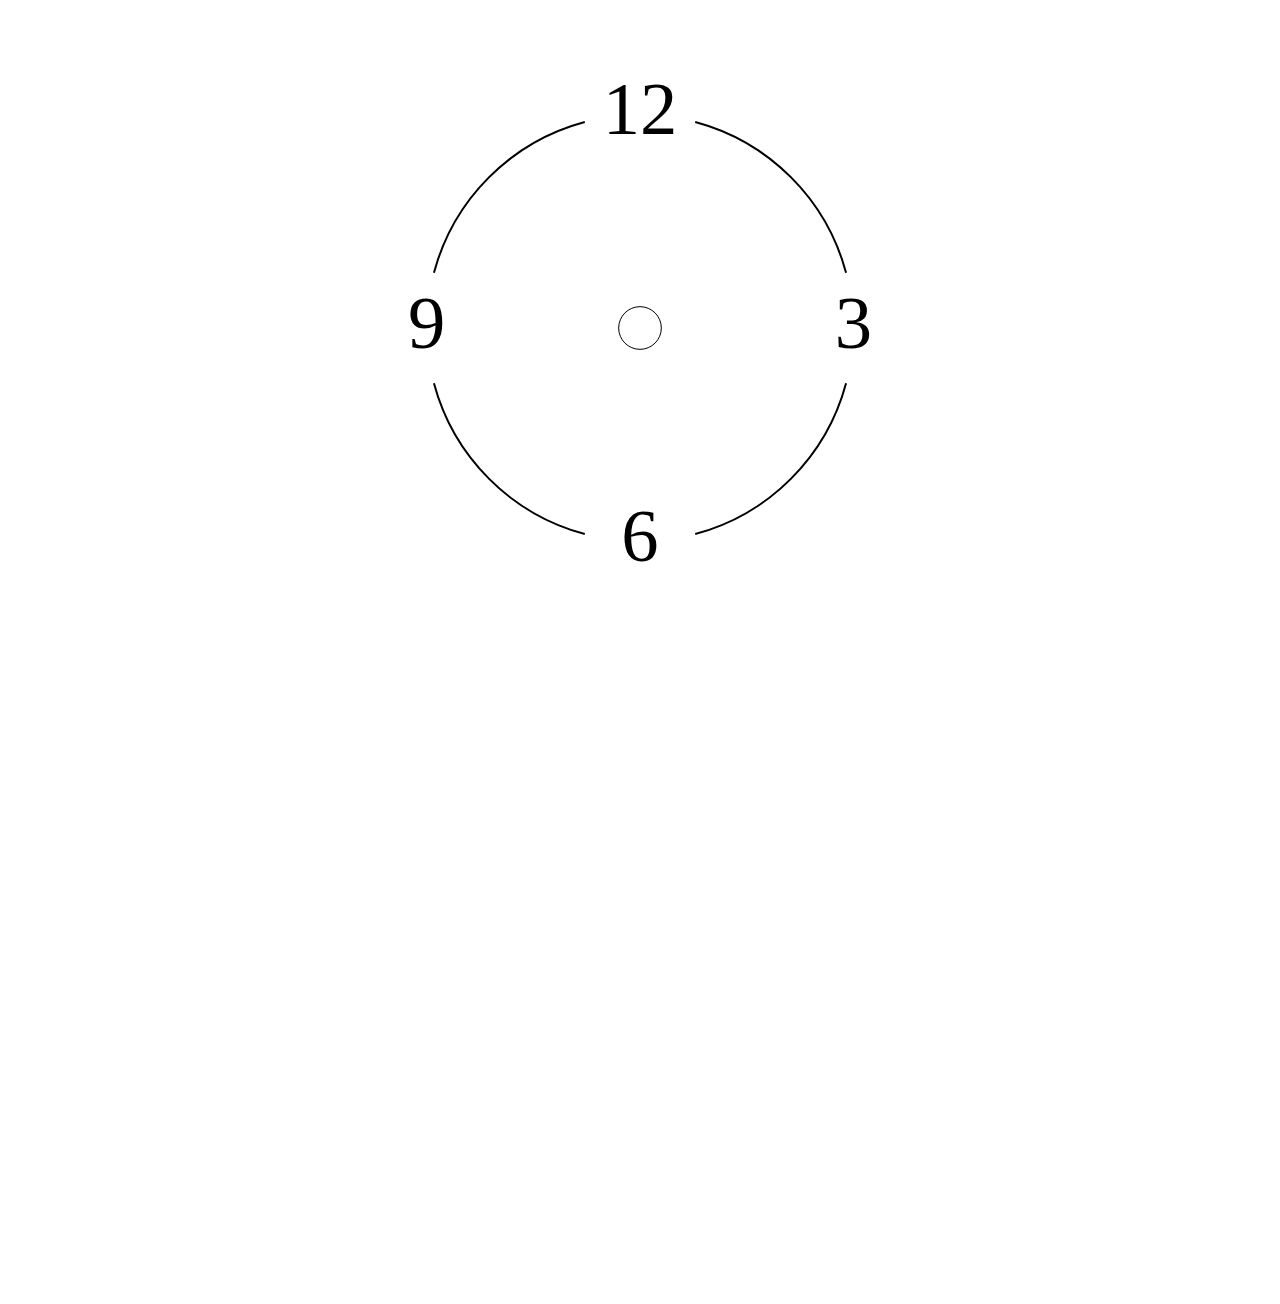
==== Clock/Index.html @ aec6b67f "Rename Index.html to Clock/Index.html" ====
<!DOCTYPE html>
<html lang="en">

<head>
	<meta charset="UTF-8">
	<meta name="viewport" content="width=device-width, initial-scale=1.0">
	<link rel="stylesheet" type="text/css" href="css.css">
	<link rel="stylesheet" type="text/css" href="http://fonts.googleapis.com/css?family=Handlee">


	<title>
		Clock
	</title>

</head>

<body>
	<center>
<canvas id="myCanvas" height="640" width="640" >
	Canvas not supportred.
</canvas>
<canvas id="myCanvas_2" height="640" width="640" >
	Canvas not supportred.
</canvas>
</center>
<script>
		var canvas = document.getElementById("myCanvas");
		var canvas2 = document.getElementById("myCanvas_2");
		var ctx = canvas.getContext("2d");
		var ctx2 = canvas2.getContext("2d");
		var radius = canvas.width/3;
		var num=1;

		ctx.translate(canvas.width/2, canvas.height/2);
		ctx2.translate(canvas.width/2, canvas.height/2); 
		
		setInterval(time,1000,ctx2,radius);
		drawclock(ctx, radius);
		numbers(ctx, radius);
		//time(ctx, radius);

		function drawclock(ctx, radius)
		{
			ctx.lineWidth = 2;

			ctx.beginPath();
			ctx.arc(0,0,radius,15*Math.PI/180,75*Math.PI/180);
			ctx.strokeStyle = "#000";
			ctx.stroke();
			ctx.closePath();

			ctx.beginPath();
			ctx.arc(0,0,radius,105*Math.PI/180,165*Math.PI/180);
			ctx.strokeStyle = "#000";
			ctx.stroke();
			ctx.closePath();

			ctx.beginPath();
			ctx.arc(0,0,radius,195*Math.PI/180,255*Math.PI/180);
			ctx.strokeStyle = "#000";
			ctx.stroke();
			ctx.closePath();

			ctx.beginPath();
			ctx.arc(0,0,radius,285*Math.PI/180,345*Math.PI/180);
			ctx.strokeStyle = "#000";
			ctx.stroke();
			ctx.closePath();

			ctx.beginPath();
			ctx.arc(0,0,radius*0.1,0,2*Math.PI);
			ctx.lineWidth = 1;
			ctx.stroke();
			
		}

		function numbers(ctx, radius)
		{
			ctx.textAlign = "center";
			ctx.textBaseline = "middle";
			ctx.font = radius*0.35 + "px handlee";
			//radius*= 0.8;

			for(num=3; num<13; num+=3)
			{
				var deg = num*Math.PI/6;

				ctx.rotate(deg);
				ctx.translate(0, -radius);
				ctx.rotate(-deg);
				ctx.fillText(num,0,0);
				ctx.rotate(deg);
				ctx.translate(0, radius);
				ctx.rotate(-deg);
			}
		}

		function time(ctx2, radius)
		{
			var time = new Date();
			var hours = time.getHours();
			var min = time.getMinutes();
			var sec = time.getSeconds();

			ctx2.fillStyle = "#fff"
			ctx2.fillRect(-canvas.width/2,-canvas.width/2,canvas.width,canvas.width);

			hours = hours % 12;
			hours = (hours*Math.PI/6) + (min*Math.PI/360) + (sec*Math.PI/21600);
			hands(ctx2, hours, radius*0.4, radius*0.06);

			min = (min*Math.PI/30) + (sec*Math.PI/1800);
			hands(ctx2, min, radius*0.7, radius*0.04);

			sec = (sec*Math.PI/30);
			hands_sec(ctx2, sec, radius*0.8, radius*0.02);

		}

		function hands(ctx2, pos, len, width)
		{
			
			ctx2.beginPath();
			ctx2.lineWidth = width;
			ctx2.strokeStyle = "#000";
			ctx2.moveTo(0,0);
			ctx2.rotate(pos);
			ctx2.lineTo(0, -len);
			ctx2.stroke();
			ctx2.rotate(-pos);

		}

		function hands_sec(ctx2, pos, len, width)
		{
			ctx2.beginPath();
			ctx2.lineWidth = width;
			ctx2.strokeStyle = "#d00";
			ctx2.moveTo(0,0);
			ctx2.rotate(pos);
			ctx2.lineTo(0, -len);
			ctx2.stroke();
			ctx2.rotate(-pos);

		}
	</script>
</body>
</html>
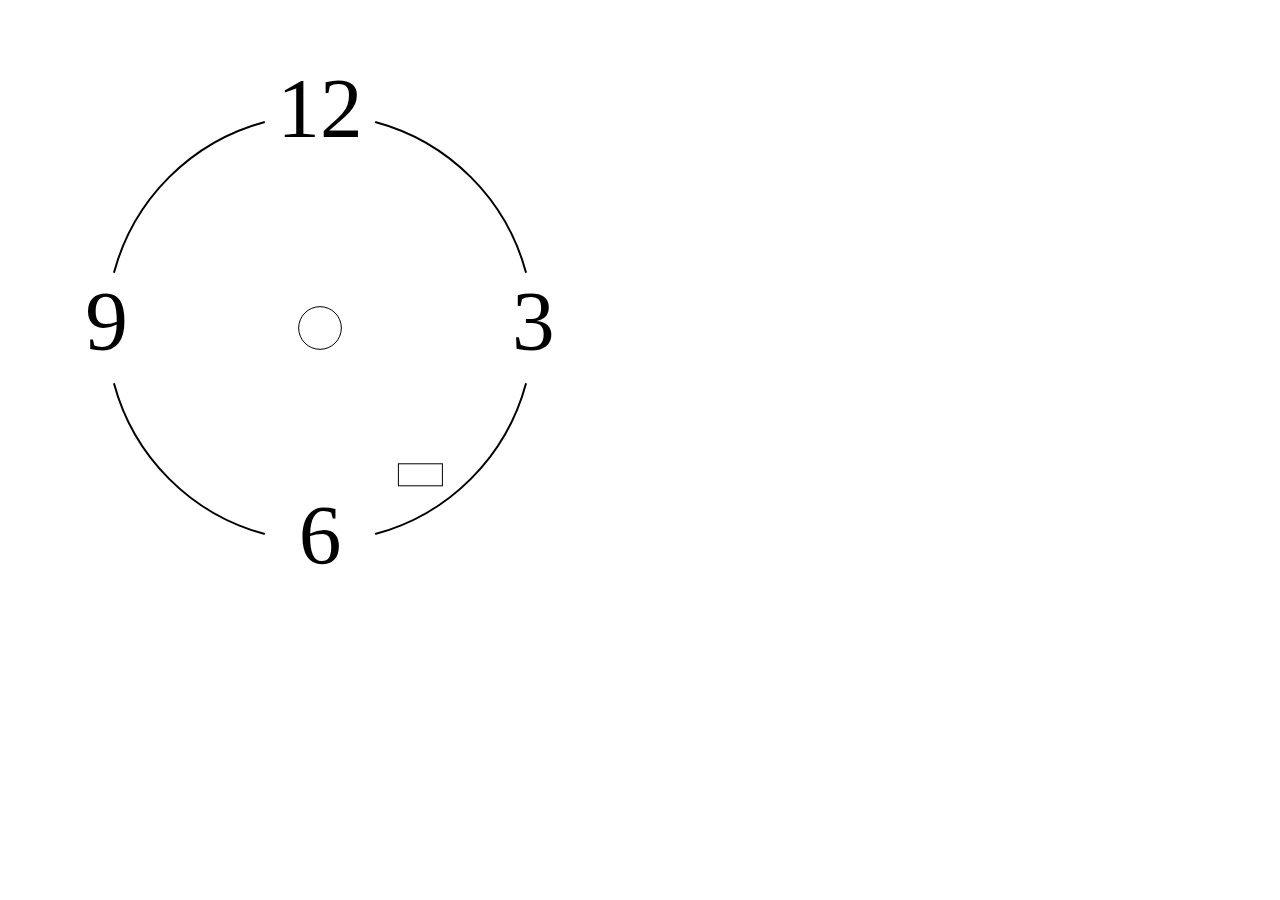
==== commit 630b8897: "Update Index.html" ====
--- a/Clock/Index.html
+++ b/Clock/Index.html
@@ -22,19 +22,22 @@
 <canvas id="myCanvas_2" height="640" width="640" >
 	Canvas not supportred.
 </canvas>
+<canvas id="myCanvas_3" height="640" width="640" >
+	Canvas not supportred.
+</canvas>
 </center>
 <script>
 		var canvas = document.getElementById("myCanvas");
-		var canvas2 = document.getElementById("myCanvas_2");
+		var canvas3 = document.getElementById("myCanvas_3");
 		var ctx = canvas.getContext("2d");
-		var ctx2 = canvas2.getContext("2d");
+		var ctx3 = canvas3.getContext("2d");
 		var radius = canvas.width/3;
-		var num=1;
+		var num=1, temp = 50;
 
 		ctx.translate(canvas.width/2, canvas.height/2);
-		ctx2.translate(canvas.width/2, canvas.height/2); 
+		ctx3.translate(canvas.width/2, canvas.height/2); 
 		
-		setInterval(time,1000,ctx2,radius);
+		setInterval(time,1000,ctx3,radius);
 		drawclock(ctx, radius);
 		numbers(ctx, radius);
 		//time(ctx, radius);
@@ -69,8 +72,21 @@
 
 			ctx.beginPath();
 			ctx.arc(0,0,radius*0.1,0,2*Math.PI);
+			ctx.strokeStyle = "#000";
 			ctx.lineWidth = 1;
 			ctx.stroke();
+
+			ctx.rotate(5*Math.PI/6);
+			ctx.translate(0,-radius*0.735);
+			ctx.strokeStyle = "#000";
+			ctx.rotate(-5*Math.PI/6);
+			ctx.fillStyle = "#fff";
+			ctx.fillRect(0,0,44,22);
+			ctx.strokeRect(0,0,44,22);
+			ctx.rotate(5*Math.PI/6);
+			ctx.translate(0,radius*0.735);
+			ctx.rotate(-5*Math.PI/6);
+
 			
 		}
 
@@ -78,8 +94,8 @@
 		{
 			ctx.textAlign = "center";
 			ctx.textBaseline = "middle";
-			ctx.font = radius*0.35 + "px handlee";
-			//radius*= 0.8;
+			ctx.font = radius*0.40 + "px handlee";
+			ctx.fillStyle = "#000";
 
 			for(num=3; num<13; num+=3)
 			{
@@ -95,52 +111,79 @@
 			}
 		}
 
-		function time(ctx2, radius)
-		{
+		function time(ctx3, radius)
+		{	
+
 			var time = new Date();
 			var hours = time.getHours();
 			var min = time.getMinutes();
 			var sec = time.getSeconds();
+			var d = time.getDate(),supscript = 'th';
 
-			ctx2.fillStyle = "#fff"
-			ctx2.fillRect(-canvas.width/2,-canvas.width/2,canvas.width,canvas.width);
+			if(d==1)
+				supscript = 'st';
+			else if(d==2)
+				supscript = 'nd';
+			else if(d==3)
+				supscript = 'rd';
+
+			if(temp!=d)
+			{
+				ctx.textAlign = "start";
+				ctx.rotate(5*Math.PI/6);
+				ctx.translate(0, -radius*0.8);
+				ctx.rotate(-5*Math.PI/6);
+				ctx.font = radius*0.08 + "px handlee";
+				ctx.fillStyle = "#000";
+				ctx.fillText(d+supscript,0,0);
+				ctx.rotate(5*Math.PI/6);
+				ctx.translate(0, radius*0.8);
+				ctx.rotate(-5*Math.PI/6);
+				temp = d;
+			}
+
+
+			ctx3.fillStyle = "#fff"
+			ctx3.fillRect(-canvas.width/2,-canvas.width/2,canvas.width,canvas.width);
+			//document.getElementById('myCanvas_3').style.backgroundImage = "url('background.png')";
+			//document.getElementById('myCanvas_3').style.opacity = 0.5;
 
 			hours = hours % 12;
 			hours = (hours*Math.PI/6) + (min*Math.PI/360) + (sec*Math.PI/21600);
-			hands(ctx2, hours, radius*0.4, radius*0.06);
+			hands(ctx3, hours, radius*0.4, radius*0.06);
 
 			min = (min*Math.PI/30) + (sec*Math.PI/1800);
-			hands(ctx2, min, radius*0.7, radius*0.04);
+			hands(ctx3, min, radius*0.7, radius*0.04);
 
 			sec = (sec*Math.PI/30);
-			hands_sec(ctx2, sec, radius*0.8, radius*0.02);
+			hands_sec(ctx3, sec, radius*0.8, radius*0.02);
 
 		}
 
-		function hands(ctx2, pos, len, width)
+		function hands(ctx3, pos, len, width)
 		{
 			
-			ctx2.beginPath();
-			ctx2.lineWidth = width;
-			ctx2.strokeStyle = "#000";
-			ctx2.moveTo(0,0);
-			ctx2.rotate(pos);
-			ctx2.lineTo(0, -len);
-			ctx2.stroke();
-			ctx2.rotate(-pos);
+			ctx3.beginPath();
+			ctx3.lineWidth = width;
+			ctx3.strokeStyle = "#000";
+			ctx3.moveTo(0,0);
+			ctx3.rotate(pos);
+			ctx3.lineTo(0, -len);
+			ctx3.stroke();
+			ctx3.rotate(-pos);
 
 		}
 
-		function hands_sec(ctx2, pos, len, width)
+		function hands_sec(ctx3, pos, len, width)
 		{
-			ctx2.beginPath();
-			ctx2.lineWidth = width;
-			ctx2.strokeStyle = "#d00";
-			ctx2.moveTo(0,0);
-			ctx2.rotate(pos);
-			ctx2.lineTo(0, -len);
-			ctx2.stroke();
-			ctx2.rotate(-pos);
+			ctx3.beginPath();
+			ctx3.lineWidth = width;
+			ctx3.strokeStyle = "#d00";
+			ctx3.moveTo(0,0);
+			ctx3.rotate(pos);
+			ctx3.lineTo(0, -len);
+			ctx3.stroke();
+			ctx3.rotate(-pos);
 
 		}
 	</script>
--- a/Clock/css.css
+++ b/Clock/css.css
@@ -0,0 +1,19 @@
+@charset "UTF-8";
+
+#myCanvas
+{
+
+	/*background-image: url("background.jpg");*/
+	position: fixed;
+	z-index: 99999;
+	left: 0;
+}
+
+#myCanvas_2
+{
+
+	position: fixed;
+	z-index: -1;
+	left: 0;
+	
+}
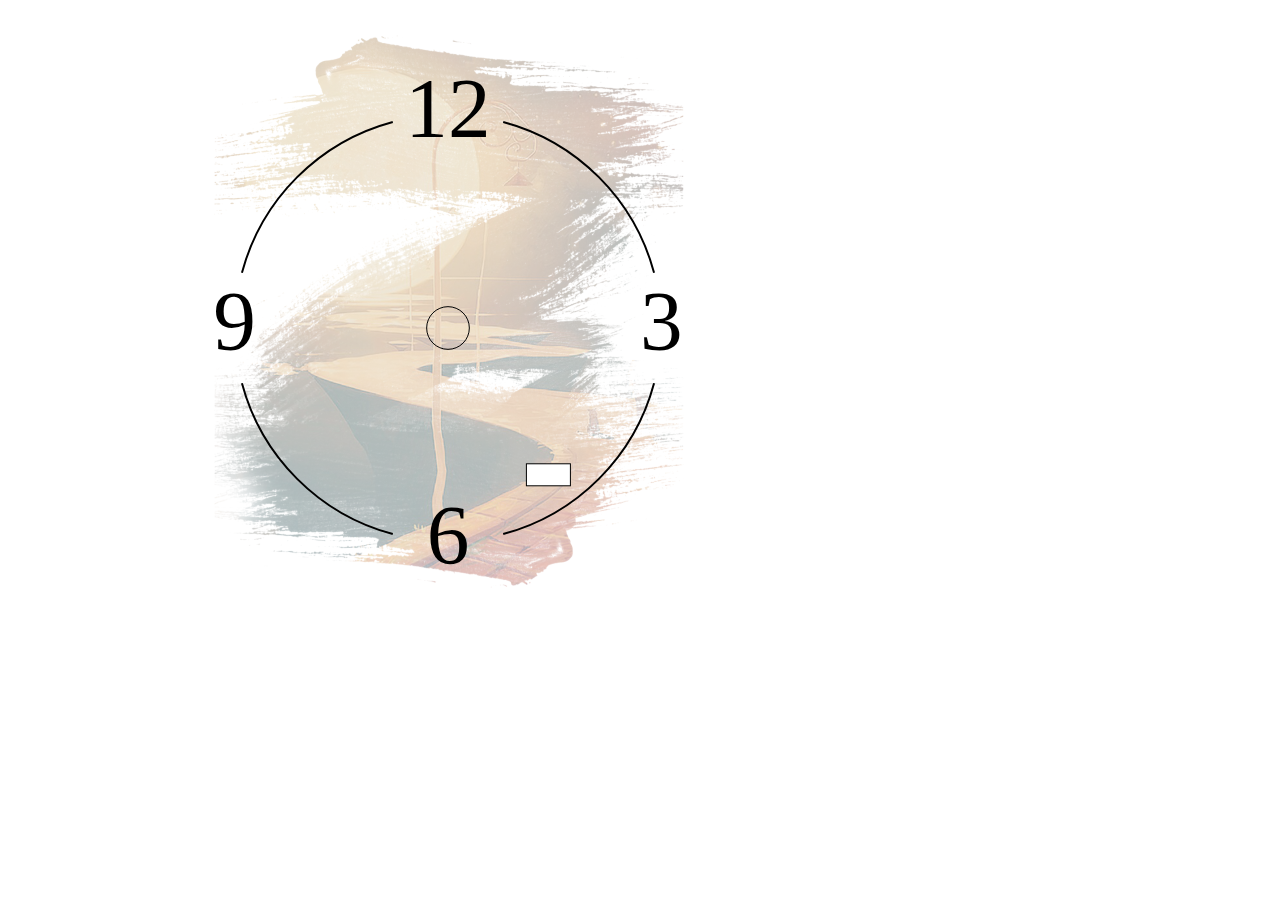
==== commit ae8622f3: "Update Index.html" ====
--- a/Clock/Index.html
+++ b/Clock/Index.html
@@ -40,7 +40,7 @@
 		setInterval(time,1000,ctx3,radius);
 		drawclock(ctx, radius);
 		numbers(ctx, radius);
-		//time(ctx, radius);
+		//document.getElementById('myCanvas').onmouseover = function(){alert('heyy');}
 
 		function drawclock(ctx, radius)
 		{
@@ -156,7 +156,7 @@
 			hands(ctx3, min, radius*0.7, radius*0.04);
 
 			sec = (sec*Math.PI/30);
-			hands_sec(ctx3, sec, radius*0.8, radius*0.02);
+			hands_sec(ctx3, sec, radius*0.8, radius*0.009);
 
 		}
 
@@ -179,11 +179,16 @@
 			ctx3.beginPath();
 			ctx3.lineWidth = width;
 			ctx3.strokeStyle = "#d00";
-			ctx3.moveTo(0,0);
 			ctx3.rotate(pos);
+			ctx3.moveTo(0,len/6);
 			ctx3.lineTo(0, -len);
 			ctx3.stroke();
 			ctx3.rotate(-pos);
+
+			ctx3.beginPath();
+			ctx3.arc(0,0,radius*0.02,0,2*Math.PI);
+			ctx3.fillStyle = "#d00";
+			ctx3.fill();			
 
 		}
 	</script>
--- a/Clock/css.css
+++ b/Clock/css.css
@@ -3,17 +3,27 @@
 #myCanvas
 {
 
-	/*background-image: url("background.jpg");*/
+	
 	position: fixed;
 	z-index: 99999;
-	left: 0;
+	left: 10%;
 }
 
 #myCanvas_2
 {
+	background-image: url("background2.png");
+	background-size: contain;
+	position: fixed;
+	z-index: 1;
+	left: 10%;
+	opacity: 0.5;
+	
+}
 
+#myCanvas_3
+{
 	position: fixed;
 	z-index: -1;
-	left: 0;
+	left: 10%;
 	
 }
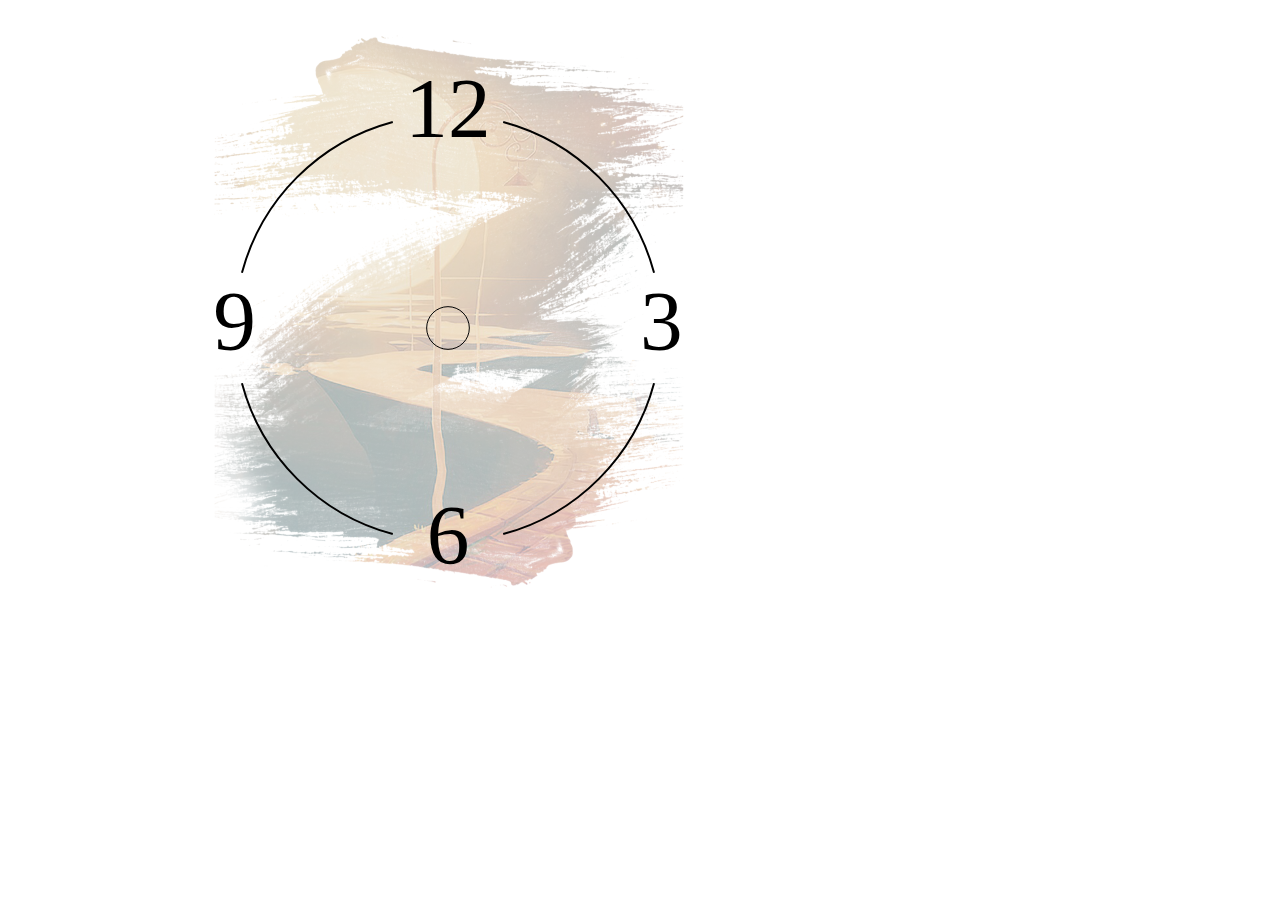
==== commit 9b1fc6e1: "Update Index.html" ====
--- a/Clock/Index.html
+++ b/Clock/Index.html
@@ -5,7 +5,7 @@
 	<meta charset="UTF-8">
 	<meta name="viewport" content="width=device-width, initial-scale=1.0">
 	<link rel="stylesheet" type="text/css" href="css.css">
-	<link rel="stylesheet" type="text/css" href="http://fonts.googleapis.com/css?family=Handlee">
+	
 
 
 	<title>
@@ -15,23 +15,34 @@
 </head>
 
 <body>
-	<center>
+
+
+<audio id="tick">
+	<source src="clock-tick.mp3" type="audio/mpeg">
+</audio>
+
 <canvas id="myCanvas" height="640" width="640" >
 	Canvas not supportred.
 </canvas>
+
 <canvas id="myCanvas_2" height="640" width="640" >
 	Canvas not supportred.
 </canvas>
+
 <canvas id="myCanvas_3" height="640" width="640" >
 	Canvas not supportred.
 </canvas>
-</center>
+
+
+
 <script>
 		var canvas = document.getElementById("myCanvas");
 		var canvas3 = document.getElementById("myCanvas_3");
 		var ctx = canvas.getContext("2d");
 		var ctx3 = canvas3.getContext("2d");
 		var radius = canvas.width/3;
+		var audio = document.getElementById('tick');
+		audio.volume = 0.7;
 		var num=1, temp = 50;
 
 		ctx.translate(canvas.width/2, canvas.height/2);
@@ -72,22 +83,10 @@
 
 			ctx.beginPath();
 			ctx.arc(0,0,radius*0.1,0,2*Math.PI);
-			ctx.strokeStyle = "#000";
+			ctx.strokeStyle = "#000";				//the small circle at centre
 			ctx.lineWidth = 1;
 			ctx.stroke();
 
-			ctx.rotate(5*Math.PI/6);
-			ctx.translate(0,-radius*0.735);
-			ctx.strokeStyle = "#000";
-			ctx.rotate(-5*Math.PI/6);
-			ctx.fillStyle = "#fff";
-			ctx.fillRect(0,0,44,22);
-			ctx.strokeRect(0,0,44,22);
-			ctx.rotate(5*Math.PI/6);
-			ctx.translate(0,radius*0.735);
-			ctx.rotate(-5*Math.PI/6);
-
-			
 		}
 
 		function numbers(ctx, radius)
@@ -119,6 +118,9 @@
 			var min = time.getMinutes();
 			var sec = time.getSeconds();
 			var d = time.getDate(),supscript = 'th';
+			
+
+			audio.play();
 
 			if(d==1)
 				supscript = 'st';
@@ -129,10 +131,21 @@
 
 			if(temp!=d)
 			{
+				ctx.rotate(5*Math.PI/6);
+				ctx.translate(0,-radius*0.735);
+				ctx.strokeStyle = "#000";		//current date code
+				ctx.rotate(-5*Math.PI/6);
+				ctx.fillStyle = "#fff";
+				ctx.fillRect(0,0,44,22);
+				ctx.strokeRect(0,0,44,22);
+				ctx.rotate(5*Math.PI/6);
+				ctx.translate(0,radius*0.735);
+				ctx.rotate(-5*Math.PI/6);
+
 				ctx.textAlign = "start";
 				ctx.rotate(5*Math.PI/6);
 				ctx.translate(0, -radius*0.8);
-				ctx.rotate(-5*Math.PI/6);
+				ctx.rotate(-5*Math.PI/6);			//updating the date
 				ctx.font = radius*0.08 + "px handlee";
 				ctx.fillStyle = "#000";
 				ctx.fillText(d+supscript,0,0);
